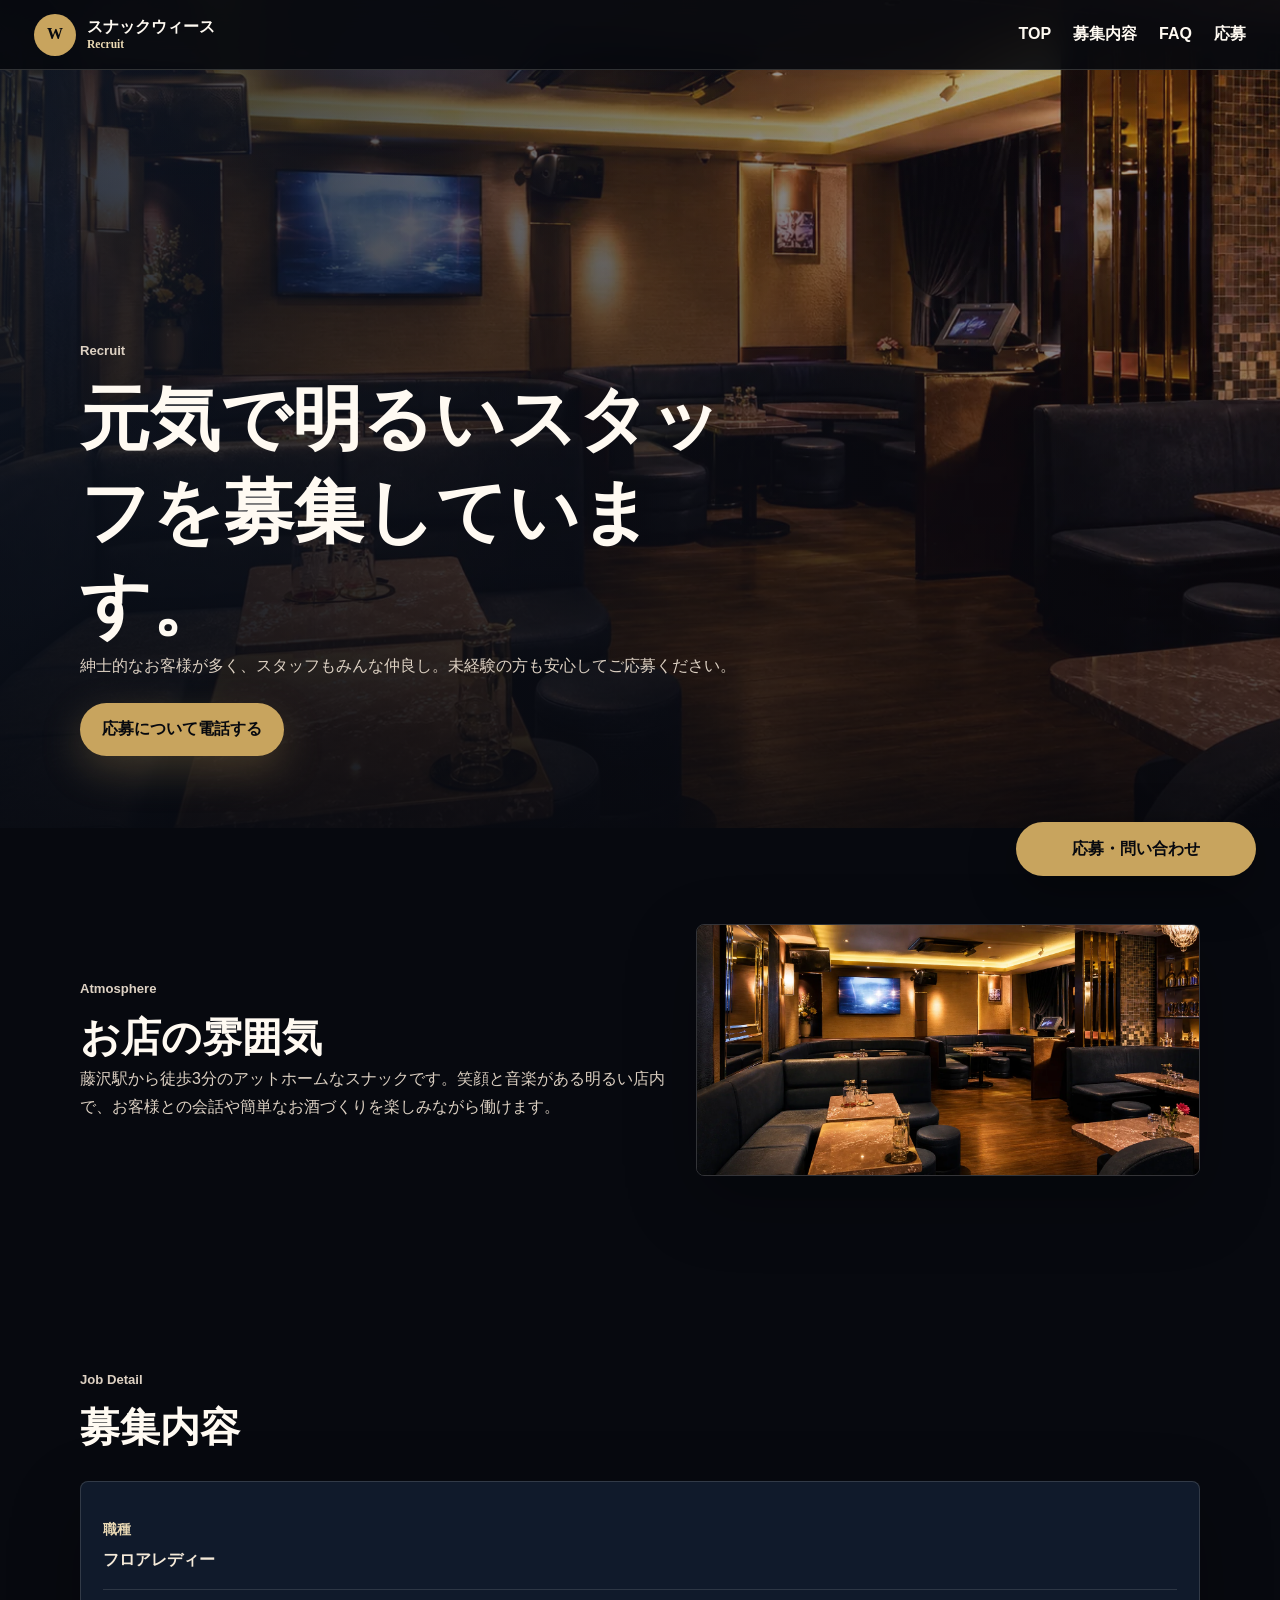
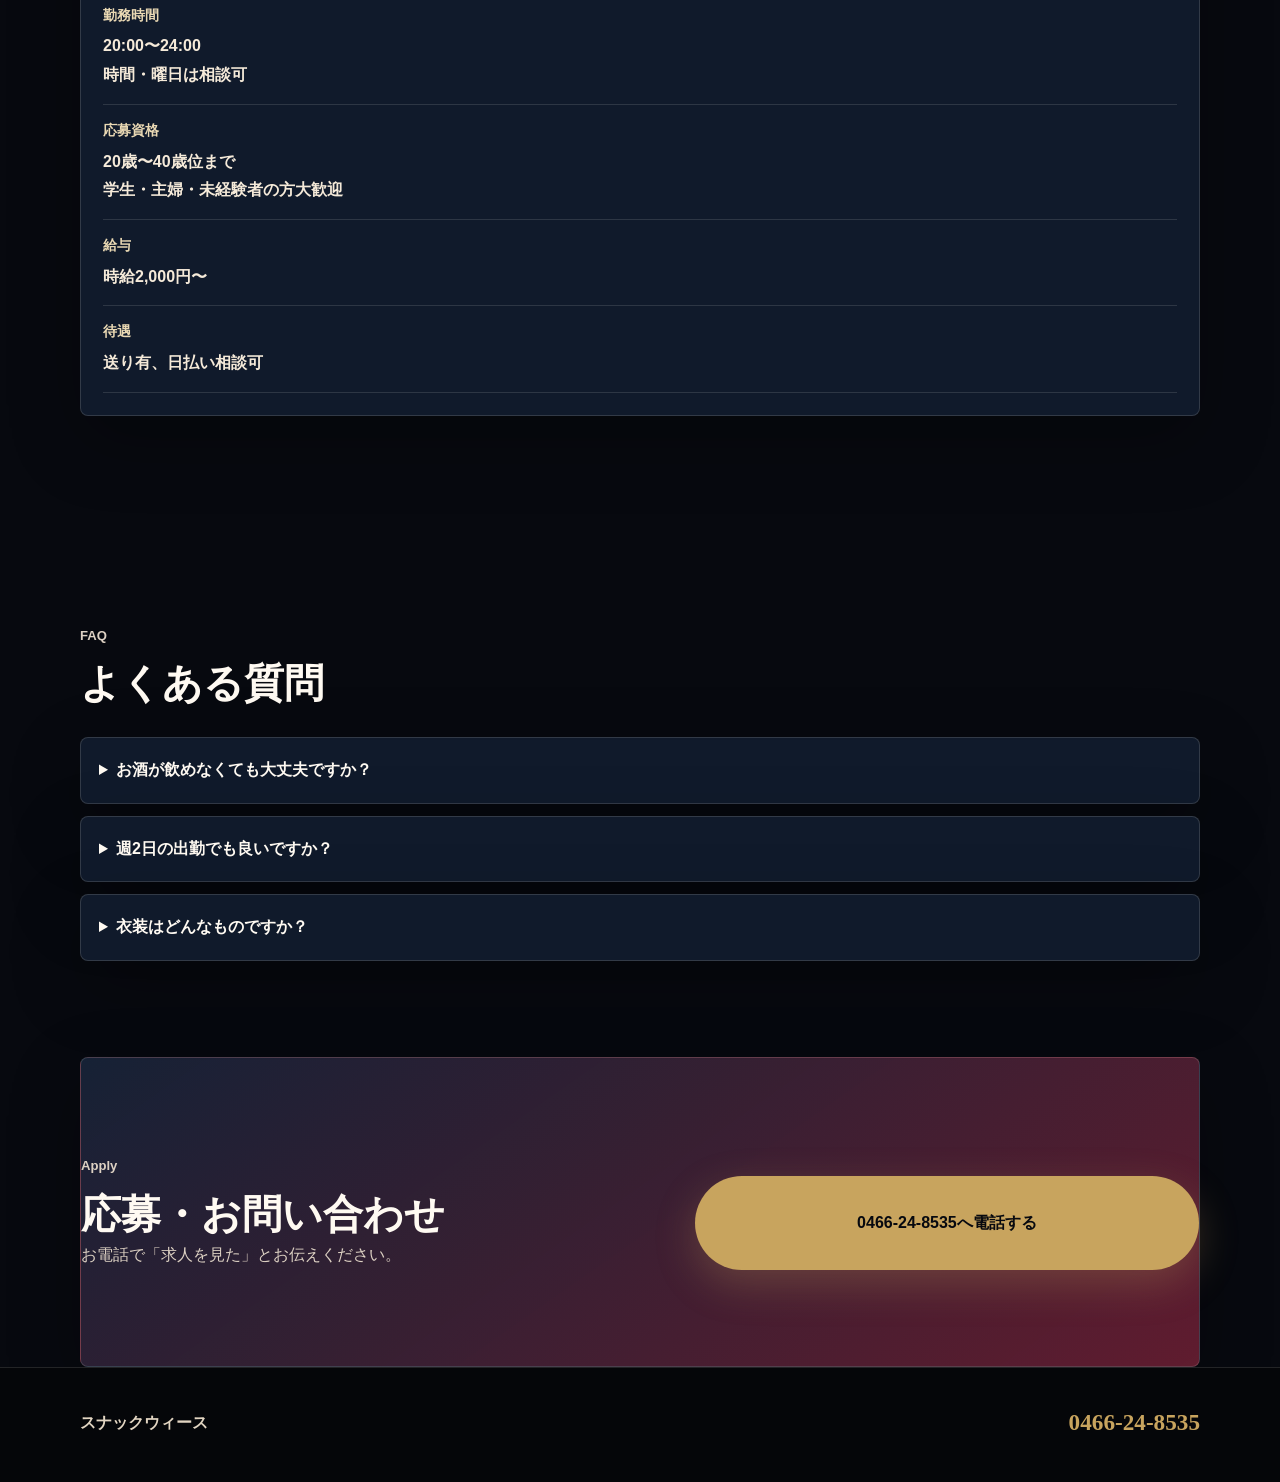
==== recruit.html @ 4662b130 "Add files via upload" ====
<!doctype html>
<html lang="ja">
<head>
  <meta charset="utf-8">
  <meta name="viewport" content="width=device-width, initial-scale=1">
  <title>求人募集｜スナックウィース</title>
  <meta name="description" content="藤沢駅徒歩3分のスナックウィースではフロアレディーを募集中。未経験歓迎、時給2,000円〜。">
  <link rel="stylesheet" href="css/style.css">
  <script defer src="js/main.js"></script>
</head>
<body>
  <header class="site-header">
    <a class="brand" href="index.html"><span>W</span><strong>スナックウィース<small>Recruit</small></strong></a>
    <button class="nav-toggle" type="button" aria-label="メニューを開く" aria-expanded="false"><i></i><i></i><i></i></button>
    <nav class="global-nav"><a href="index.html">TOP</a><a href="#job">募集内容</a><a href="#faq">FAQ</a><a href="#apply">応募</a></nav>
  </header>
  <main>
    <section class="sub-hero"><div><p class="eyebrow">Recruit</p><h1>元気で明るいスタッフを募集しています。</h1><p>紳士的なお客様が多く、スタッフもみんな仲良し。未経験の方も安心してご応募ください。</p><a class="btn gold" href="tel:0466248535">応募について電話する</a></div></section>
    <section class="section two-col"><div><p class="eyebrow">Atmosphere</p><h2>お店の雰囲気</h2><p>藤沢駅から徒歩3分のアットホームなスナックです。笑顔と音楽がある明るい店内で、お客様との会話や簡単なお酒づくりを楽しみながら働けます。</p></div><img class="rounded" src="images/generated-interior.webp" alt="働きやすい店内"></section>
    <section id="job" class="section"><div class="section-head"><p class="eyebrow">Job Detail</p><h2>募集内容</h2></div><dl class="job"><div><dt>職種</dt><dd>フロアレディー</dd></div><div><dt>勤務時間</dt><dd>20:00〜24:00<br>時間・曜日は相談可</dd></div><div><dt>応募資格</dt><dd>20歳〜40歳位まで<br>学生・主婦・未経験者の方大歓迎</dd></div><div><dt>給与</dt><dd>時給2,000円〜</dd></div><div><dt>待遇</dt><dd>送り有、日払い相談可</dd></div></dl></section>
    <section id="faq" class="section"><div class="section-head"><p class="eyebrow">FAQ</p><h2>よくある質問</h2></div><div class="faq"><details><summary>お酒が飲めなくても大丈夫ですか？</summary><p>大丈夫です。ソフトドリンクもご用意しています。</p></details><details><summary>週2日の出勤でも良いですか？</summary><p>大丈夫です。勤務日は相談できます。</p></details><details><summary>衣装はどんなものですか？</summary><p>ドレスやスーツでなくても大丈夫です。少しおしゃれな服装でお越しください。</p></details></div></section>
    <section id="apply" class="section apply"><div><p class="eyebrow">Apply</p><h2>応募・お問い合わせ</h2><p>お電話で「求人を見た」とお伝えください。</p></div><a class="btn gold" href="tel:0466248535">0466-24-8535へ電話する</a></section>
  </main>
  <footer><strong>スナックウィース</strong><a href="tel:0466248535">0466-24-8535</a></footer>
  <div class="fixed-call"><a href="tel:0466248535">応募・問い合わせ</a></div>
</body>
</html>
---- css/style.css ----
:root{--black:#07090f;--navy:#101a2b;--gold:#c8a45e;--wine:#792238;--white:#fffaf2;--paper:#f5eee4;--ink:#1e1b18;--line:rgba(255,250,242,.16);--shadow:0 24px 70px rgba(0,0,0,.28)}*{box-sizing:border-box}html{scroll-behavior:smooth}body{margin:0;color:var(--white);background:var(--black);font-family:"Hiragino Kaku Gothic ProN","Yu Gothic",Meiryo,sans-serif;line-height:1.8}img{display:block;width:100%}a{color:inherit;text-decoration:none}.site-header{position:fixed;inset:0 0 auto;z-index:50;display:flex;align-items:center;justify-content:space-between;gap:18px;min-height:70px;padding:12px 18px;background:rgba(7,9,15,.92);border-bottom:1px solid var(--line);backdrop-filter:blur(14px)}.brand{display:flex;align-items:center;gap:11px}.brand span{display:grid;place-items:center;width:42px;height:42px;color:#080a0f;background:var(--gold);border-radius:50%;font-family:Georgia,serif;font-weight:700}.brand strong{display:block;font-family:"Hiragino Mincho ProN","Yu Mincho",serif;line-height:1.25}.brand small{display:block;color:#ead9b4;font-size:.72rem}.nav-toggle{display:grid;gap:5px;width:44px;height:44px;padding:11px;border:1px solid rgba(255,250,242,.28);border-radius:50%;background:transparent}.nav-toggle i{height:2px;background:var(--white)}.global-nav{display:none;position:absolute;inset:70px 0 auto;padding:8px 18px 20px;background:rgba(7,9,15,.98)}.global-nav.is-open{display:grid}.global-nav a{padding:13px 4px;border-bottom:1px solid rgba(255,250,242,.1);font-weight:700}.hero,.sub-hero{position:relative;min-height:100svh;display:grid;align-items:end;gap:28px;padding:108px 20px 42px;overflow:hidden;isolation:isolate}.hero-bg,.sub-hero:before{position:absolute;inset:0;z-index:-2;background:center/cover no-repeat url("../images/generated-hero.webp");content:""}.sub-hero:before{background-image:url("../images/generated-interior.webp")}.hero:after,.sub-hero:after{position:absolute;inset:0;z-index:-1;background:linear-gradient(180deg,rgba(7,9,15,.08),rgba(7,9,15,.82)),linear-gradient(90deg,rgba(16,26,43,.84),rgba(121,34,56,.08));content:""}.hero-copy{width:min(100%,720px)}.eyebrow{margin:0 0 10px;color:var(--gold);font-size:.82rem;font-weight:700;letter-spacing:0}h1,h2,h3{margin:0;font-family:"Hiragino Mincho ProN","Yu Mincho",serif;line-height:1.34}h1{max-width:9.5em;font-size:2.42rem}h2{font-size:1.82rem}p{margin:0}.hero-copy>p,.sub-hero p,.section p{color:#ddd1c3}.hero-data{display:grid;grid-template-columns:repeat(2,minmax(0,1fr));gap:10px;margin-top:24px}.hero-data div{min-height:82px;padding:14px;background:rgba(255,250,242,.1);border:1px solid rgba(255,250,242,.18);border-radius:8px}.hero-data span{display:block;color:#cbbfaf;font-size:.8rem}.hero-data b{display:block;margin-top:4px}.actions{display:flex;flex-wrap:wrap;gap:12px;margin-top:24px}.btn{display:inline-flex;align-items:center;justify-content:center;min-height:50px;margin-top:22px;padding:12px 22px;border-radius:999px;font-weight:700}.btn.gold{color:#07090f;background:var(--gold);box-shadow:0 14px 40px rgba(200,164,94,.26)}.btn.ghost{color:var(--white);background:rgba(255,250,242,.1);border:1px solid rgba(255,250,242,.34)}.hero-photo,.rounded,.price-grid img{border:1px solid rgba(255,250,242,.18);border-radius:8px;box-shadow:var(--shadow);object-fit:cover}.hero-photo{display:none;aspect-ratio:4/3}.section{width:min(1120px,calc(100% - 40px));margin:0 auto;padding:72px 0}.section-head{margin-bottom:26px}.two-col{display:grid;gap:24px;align-items:center}.panel,.card,dl.job,.access dl,.faq details,.apply{background:var(--navy);border:1px solid rgba(255,250,242,.14);border-radius:8px;box-shadow:var(--shadow)}.panel{padding:26px;background:linear-gradient(145deg,rgba(23,35,56,.95),rgba(121,34,56,.78))}.cards{display:grid;gap:18px}.card{overflow:hidden}.card img{aspect-ratio:4/3;object-fit:cover}.card div{padding:20px}.price{background:var(--paper);color:var(--ink)}.price .section p{color:#6d6257}.price-grid{display:grid;gap:18px}.price-grid img{aspect-ratio:4/3}.price-list{display:grid;gap:12px}.price-list p{display:flex;justify-content:space-between;gap:18px;min-height:64px;padding:16px 18px;color:var(--ink);background:#fffaf2;border:1px solid #e4d8c7;border-radius:8px;font-weight:700}.price-list b{color:var(--wine);white-space:nowrap}.access{display:grid;gap:20px}.access dl,dl.job{padding:22px}.access dl div,dl.job div{display:grid;gap:4px;padding:14px 0;border-bottom:1px solid rgba(255,250,242,.12)}dt{color:#ead9b4;font-size:.85rem;font-weight:700}dd{margin:0;color:#f5ead9;font-weight:700}dd a{color:var(--gold);text-decoration:underline;text-underline-offset:4px}iframe{width:100%;min-height:360px;border:0;border-radius:8px}.faq{display:grid;gap:12px}.faq details{padding:18px}.faq summary{cursor:pointer;font-weight:700}.apply{display:grid;gap:22px;padding:28px;background:linear-gradient(145deg,rgba(23,35,56,.95),rgba(121,34,56,.78))}footer{display:grid;gap:14px;padding:34px 20px 96px;color:#e2d5c2;background:#050609;border-top:1px solid rgba(255,250,242,.12)}footer a{color:var(--gold);font-family:Georgia,serif;font-size:1.45rem;font-weight:700}.fixed-call{position:fixed;left:14px;right:14px;bottom:14px;z-index:60}.fixed-call a{display:flex;align-items:center;justify-content:center;min-height:54px;color:#07090f;background:var(--gold);border-radius:999px;box-shadow:0 14px 48px rgba(0,0,0,.35);font-weight:700}@media (min-width:760px){.site-header{padding:12px 34px}.nav-toggle{display:none}.global-nav{position:static;display:flex;gap:22px;padding:0;background:transparent}.global-nav a{padding:8px 0;border:0}.hero,.sub-hero{min-height:92svh;padding:130px max(48px,calc((100vw - 1120px)/2)) 72px}.hero{grid-template-columns:minmax(0,.95fr) minmax(360px,.78fr);align-items:center}.hero-photo{display:block}h1{font-size:4.35rem}h2{font-size:2.5rem}.section{padding:96px 0}.two-col,.access,.apply{grid-template-columns:1.08fr .92fr}.cards{grid-template-columns:repeat(2,1fr)}.card.wide{grid-column:1/-1;display:grid;grid-template-columns:1.25fr .75fr;align-items:center}.card.wide img{height:100%;min-height:420px}.price-grid{grid-template-columns:.82fr 1fr;align-items:stretch}.price-grid img{height:100%}footer{grid-template-columns:1fr auto;align-items:center;padding-left:max(40px,calc((100vw - 1120px)/2));padding-right:max(40px,calc((100vw - 1120px)/2));padding-bottom:38px}.fixed-call{left:auto;right:24px;bottom:24px;width:240px}}
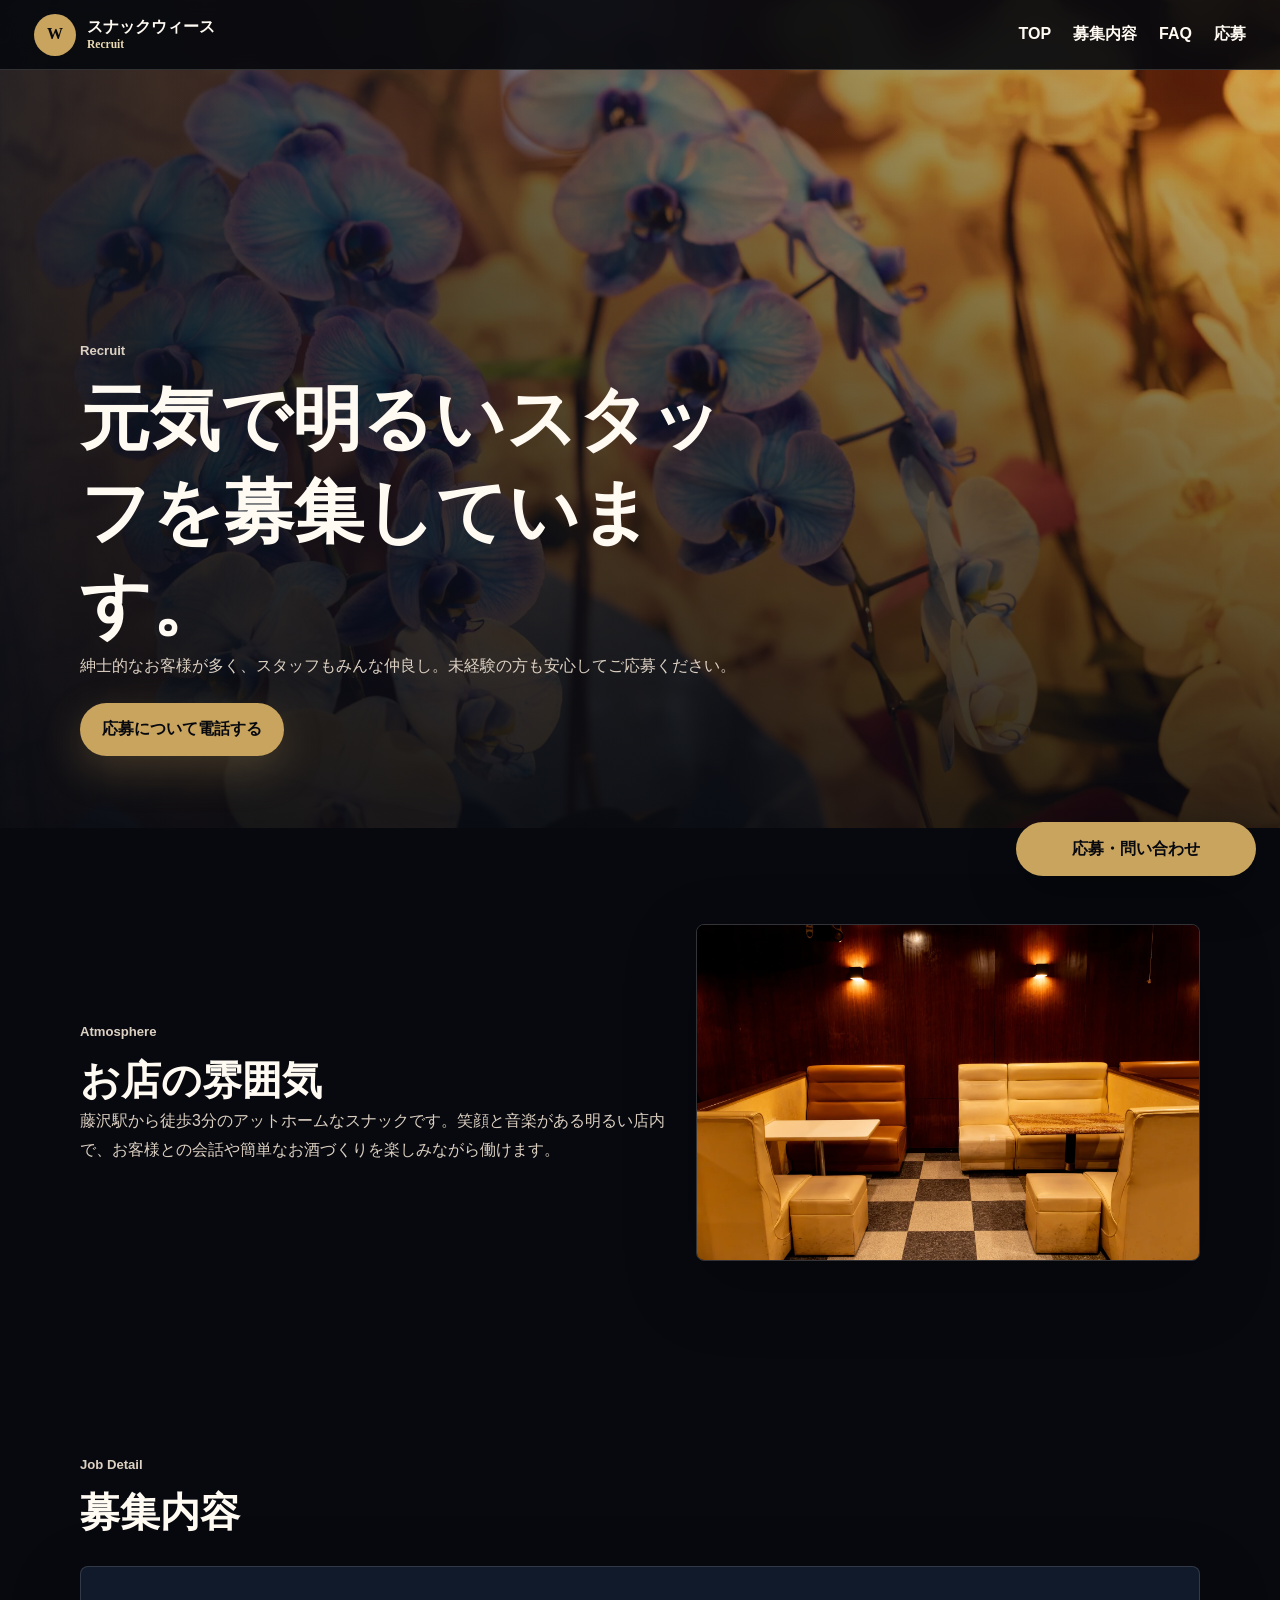
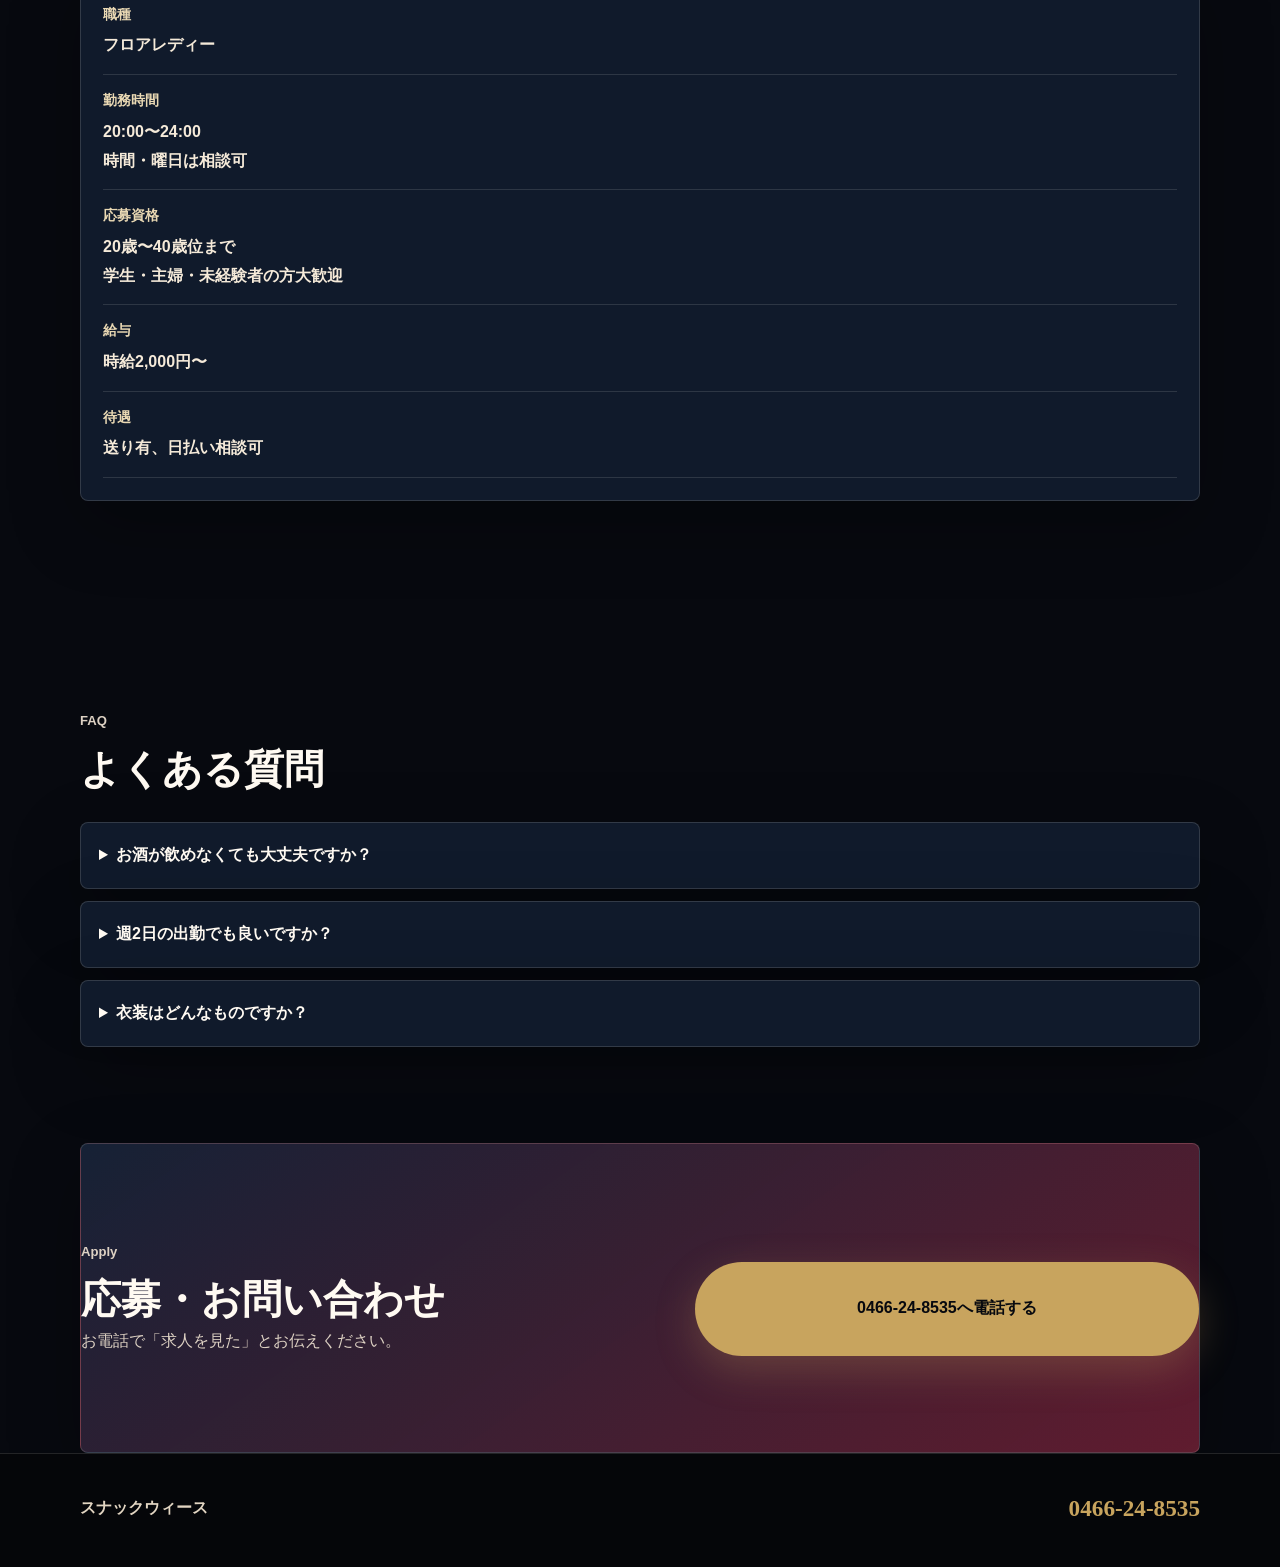
==== commit 2a0c89cf: "Replace website photos with client assets" ====
--- a/recruit.html
+++ b/recruit.html
@@ -16,7 +16,7 @@
   </header>
   <main>
     <section class="sub-hero"><div><p class="eyebrow">Recruit</p><h1>元気で明るいスタッフを募集しています。</h1><p>紳士的なお客様が多く、スタッフもみんな仲良し。未経験の方も安心してご応募ください。</p><a class="btn gold" href="tel:0466248535">応募について電話する</a></div></section>
-    <section class="section two-col"><div><p class="eyebrow">Atmosphere</p><h2>お店の雰囲気</h2><p>藤沢駅から徒歩3分のアットホームなスナックです。笑顔と音楽がある明るい店内で、お客様との会話や簡単なお酒づくりを楽しみながら働けます。</p></div><img class="rounded" src="images/generated-interior.webp" alt="働きやすい店内"></section>
+    <section class="section two-col"><div><p class="eyebrow">Atmosphere</p><h2>お店の雰囲気</h2><p>藤沢駅から徒歩3分のアットホームなスナックです。笑顔と音楽がある明るい店内で、お客様との会話や簡単なお酒づくりを楽しみながら働けます。</p></div><img class="rounded" src="images/photo-006.webp" alt="スナックウィースの働きやすい店内"></section>
     <section id="job" class="section"><div class="section-head"><p class="eyebrow">Job Detail</p><h2>募集内容</h2></div><dl class="job"><div><dt>職種</dt><dd>フロアレディー</dd></div><div><dt>勤務時間</dt><dd>20:00〜24:00<br>時間・曜日は相談可</dd></div><div><dt>応募資格</dt><dd>20歳〜40歳位まで<br>学生・主婦・未経験者の方大歓迎</dd></div><div><dt>給与</dt><dd>時給2,000円〜</dd></div><div><dt>待遇</dt><dd>送り有、日払い相談可</dd></div></dl></section>
     <section id="faq" class="section"><div class="section-head"><p class="eyebrow">FAQ</p><h2>よくある質問</h2></div><div class="faq"><details><summary>お酒が飲めなくても大丈夫ですか？</summary><p>大丈夫です。ソフトドリンクもご用意しています。</p></details><details><summary>週2日の出勤でも良いですか？</summary><p>大丈夫です。勤務日は相談できます。</p></details><details><summary>衣装はどんなものですか？</summary><p>ドレスやスーツでなくても大丈夫です。少しおしゃれな服装でお越しください。</p></details></div></section>
     <section id="apply" class="section apply"><div><p class="eyebrow">Apply</p><h2>応募・お問い合わせ</h2><p>お電話で「求人を見た」とお伝えください。</p></div><a class="btn gold" href="tel:0466248535">0466-24-8535へ電話する</a></section>
--- a/css/style.css
+++ b/css/style.css
@@ -1 +1 @@
-:root{--black:#07090f;--navy:#101a2b;--gold:#c8a45e;--wine:#792238;--white:#fffaf2;--paper:#f5eee4;--ink:#1e1b18;--line:rgba(255,250,242,.16);--shadow:0 24px 70px rgba(0,0,0,.28)}*{box-sizing:border-box}html{scroll-behavior:smooth}body{margin:0;color:var(--white);background:var(--black);font-family:"Hiragino Kaku Gothic ProN","Yu Gothic",Meiryo,sans-serif;line-height:1.8}img{display:block;width:100%}a{color:inherit;text-decoration:none}.site-header{position:fixed;inset:0 0 auto;z-index:50;display:flex;align-items:center;justify-content:space-between;gap:18px;min-height:70px;padding:12px 18px;background:rgba(7,9,15,.92);border-bottom:1px solid var(--line);backdrop-filter:blur(14px)}.brand{display:flex;align-items:center;gap:11px}.brand span{display:grid;place-items:center;width:42px;height:42px;color:#080a0f;background:var(--gold);border-radius:50%;font-family:Georgia,serif;font-weight:700}.brand strong{display:block;font-family:"Hiragino Mincho ProN","Yu Mincho",serif;line-height:1.25}.brand small{display:block;color:#ead9b4;font-size:.72rem}.nav-toggle{display:grid;gap:5px;width:44px;height:44px;padding:11px;border:1px solid rgba(255,250,242,.28);border-radius:50%;background:transparent}.nav-toggle i{height:2px;background:var(--white)}.global-nav{display:none;position:absolute;inset:70px 0 auto;padding:8px 18px 20px;background:rgba(7,9,15,.98)}.global-nav.is-open{display:grid}.global-nav a{padding:13px 4px;border-bottom:1px solid rgba(255,250,242,.1);font-weight:700}.hero,.sub-hero{position:relative;min-height:100svh;display:grid;align-items:end;gap:28px;padding:108px 20px 42px;overflow:hidden;isolation:isolate}.hero-bg,.sub-hero:before{position:absolute;inset:0;z-index:-2;background:center/cover no-repeat url("../images/generated-hero.webp");content:""}.sub-hero:before{background-image:url("../images/generated-interior.webp")}.hero:after,.sub-hero:after{position:absolute;inset:0;z-index:-1;background:linear-gradient(180deg,rgba(7,9,15,.08),rgba(7,9,15,.82)),linear-gradient(90deg,rgba(16,26,43,.84),rgba(121,34,56,.08));content:""}.hero-copy{width:min(100%,720px)}.eyebrow{margin:0 0 10px;color:var(--gold);font-size:.82rem;font-weight:700;letter-spacing:0}h1,h2,h3{margin:0;font-family:"Hiragino Mincho ProN","Yu Mincho",serif;line-height:1.34}h1{max-width:9.5em;font-size:2.42rem}h2{font-size:1.82rem}p{margin:0}.hero-copy>p,.sub-hero p,.section p{color:#ddd1c3}.hero-data{display:grid;grid-template-columns:repeat(2,minmax(0,1fr));gap:10px;margin-top:24px}.hero-data div{min-height:82px;padding:14px;background:rgba(255,250,242,.1);border:1px solid rgba(255,250,242,.18);border-radius:8px}.hero-data span{display:block;color:#cbbfaf;font-size:.8rem}.hero-data b{display:block;margin-top:4px}.actions{display:flex;flex-wrap:wrap;gap:12px;margin-top:24px}.btn{display:inline-flex;align-items:center;justify-content:center;min-height:50px;margin-top:22px;padding:12px 22px;border-radius:999px;font-weight:700}.btn.gold{color:#07090f;background:var(--gold);box-shadow:0 14px 40px rgba(200,164,94,.26)}.btn.ghost{color:var(--white);background:rgba(255,250,242,.1);border:1px solid rgba(255,250,242,.34)}.hero-photo,.rounded,.price-grid img{border:1px solid rgba(255,250,242,.18);border-radius:8px;box-shadow:var(--shadow);object-fit:cover}.hero-photo{display:none;aspect-ratio:4/3}.section{width:min(1120px,calc(100% - 40px));margin:0 auto;padding:72px 0}.section-head{margin-bottom:26px}.two-col{display:grid;gap:24px;align-items:center}.panel,.card,dl.job,.access dl,.faq details,.apply{background:var(--navy);border:1px solid rgba(255,250,242,.14);border-radius:8px;box-shadow:var(--shadow)}.panel{padding:26px;background:linear-gradient(145deg,rgba(23,35,56,.95),rgba(121,34,56,.78))}.cards{display:grid;gap:18px}.card{overflow:hidden}.card img{aspect-ratio:4/3;object-fit:cover}.card div{padding:20px}.price{background:var(--paper);color:var(--ink)}.price .section p{color:#6d6257}.price-grid{display:grid;gap:18px}.price-grid img{aspect-ratio:4/3}.price-list{display:grid;gap:12px}.price-list p{display:flex;justify-content:space-between;gap:18px;min-height:64px;padding:16px 18px;color:var(--ink);background:#fffaf2;border:1px solid #e4d8c7;border-radius:8px;font-weight:700}.price-list b{color:var(--wine);white-space:nowrap}.access{display:grid;gap:20px}.access dl,dl.job{padding:22px}.access dl div,dl.job div{display:grid;gap:4px;padding:14px 0;border-bottom:1px solid rgba(255,250,242,.12)}dt{color:#ead9b4;font-size:.85rem;font-weight:700}dd{margin:0;color:#f5ead9;font-weight:700}dd a{color:var(--gold);text-decoration:underline;text-underline-offset:4px}iframe{width:100%;min-height:360px;border:0;border-radius:8px}.faq{display:grid;gap:12px}.faq details{padding:18px}.faq summary{cursor:pointer;font-weight:700}.apply{display:grid;gap:22px;padding:28px;background:linear-gradient(145deg,rgba(23,35,56,.95),rgba(121,34,56,.78))}footer{display:grid;gap:14px;padding:34px 20px 96px;color:#e2d5c2;background:#050609;border-top:1px solid rgba(255,250,242,.12)}footer a{color:var(--gold);font-family:Georgia,serif;font-size:1.45rem;font-weight:700}.fixed-call{position:fixed;left:14px;right:14px;bottom:14px;z-index:60}.fixed-call a{display:flex;align-items:center;justify-content:center;min-height:54px;color:#07090f;background:var(--gold);border-radius:999px;box-shadow:0 14px 48px rgba(0,0,0,.35);font-weight:700}@media (min-width:760px){.site-header{padding:12px 34px}.nav-toggle{display:none}.global-nav{position:static;display:flex;gap:22px;padding:0;background:transparent}.global-nav a{padding:8px 0;border:0}.hero,.sub-hero{min-height:92svh;padding:130px max(48px,calc((100vw - 1120px)/2)) 72px}.hero{grid-template-columns:minmax(0,.95fr) minmax(360px,.78fr);align-items:center}.hero-photo{display:block}h1{font-size:4.35rem}h2{font-size:2.5rem}.section{padding:96px 0}.two-col,.access,.apply{grid-template-columns:1.08fr .92fr}.cards{grid-template-columns:repeat(2,1fr)}.card.wide{grid-column:1/-1;display:grid;grid-template-columns:1.25fr .75fr;align-items:center}.card.wide img{height:100%;min-height:420px}.price-grid{grid-template-columns:.82fr 1fr;align-items:stretch}.price-grid img{height:100%}footer{grid-template-columns:1fr auto;align-items:center;padding-left:max(40px,calc((100vw - 1120px)/2));padding-right:max(40px,calc((100vw - 1120px)/2));padding-bottom:38px}.fixed-call{left:auto;right:24px;bottom:24px;width:240px}}
+:root{--black:#07090f;--navy:#101a2b;--gold:#c8a45e;--wine:#792238;--white:#fffaf2;--paper:#f5eee4;--ink:#1e1b18;--line:rgba(255,250,242,.16);--shadow:0 24px 70px rgba(0,0,0,.28)}*{box-sizing:border-box}html{scroll-behavior:smooth}body{margin:0;color:var(--white);background:var(--black);font-family:"Hiragino Kaku Gothic ProN","Yu Gothic",Meiryo,sans-serif;line-height:1.8}img{display:block;width:100%}a{color:inherit;text-decoration:none}.site-header{position:fixed;inset:0 0 auto;z-index:50;display:flex;align-items:center;justify-content:space-between;gap:18px;min-height:70px;padding:12px 18px;background:rgba(7,9,15,.92);border-bottom:1px solid var(--line);backdrop-filter:blur(14px)}.brand{display:flex;align-items:center;gap:11px}.brand span{display:grid;place-items:center;width:42px;height:42px;color:#080a0f;background:var(--gold);border-radius:50%;font-family:Georgia,serif;font-weight:700}.brand strong{display:block;font-family:"Hiragino Mincho ProN","Yu Mincho",serif;line-height:1.25}.brand small{display:block;color:#ead9b4;font-size:.72rem}.nav-toggle{display:grid;gap:5px;width:44px;height:44px;padding:11px;border:1px solid rgba(255,250,242,.28);border-radius:50%;background:transparent}.nav-toggle i{height:2px;background:var(--white)}.global-nav{display:none;position:absolute;inset:70px 0 auto;padding:8px 18px 20px;background:rgba(7,9,15,.98)}.global-nav.is-open{display:grid}.global-nav a{padding:13px 4px;border-bottom:1px solid rgba(255,250,242,.1);font-weight:700}.hero,.sub-hero{position:relative;min-height:100svh;display:grid;align-items:end;gap:28px;padding:108px 20px 42px;overflow:hidden;isolation:isolate}.hero-bg,.sub-hero:before{position:absolute;inset:0;z-index:-2;background:center/cover no-repeat url("../images/photo-must-1.webp");content:""}.sub-hero:before{background-image:url("../images/photo-016.webp")}.hero:after,.sub-hero:after{position:absolute;inset:0;z-index:-1;background:linear-gradient(180deg,rgba(7,9,15,.08),rgba(7,9,15,.82)),linear-gradient(90deg,rgba(16,26,43,.84),rgba(121,34,56,.08));content:""}.hero-copy{width:min(100%,720px)}.eyebrow{margin:0 0 10px;color:var(--gold);font-size:.82rem;font-weight:700;letter-spacing:0}h1,h2,h3{margin:0;font-family:"Hiragino Mincho ProN","Yu Mincho",serif;line-height:1.34}h1{max-width:9.5em;font-size:2.42rem}h2{font-size:1.82rem}p{margin:0}.hero-copy>p,.sub-hero p,.section p{color:#ddd1c3}.hero-data{display:grid;grid-template-columns:repeat(2,minmax(0,1fr));gap:10px;margin-top:24px}.hero-data div{min-height:82px;padding:14px;background:rgba(255,250,242,.1);border:1px solid rgba(255,250,242,.18);border-radius:8px}.hero-data span{display:block;color:#cbbfaf;font-size:.8rem}.hero-data b{display:block;margin-top:4px}.actions{display:flex;flex-wrap:wrap;gap:12px;margin-top:24px}.btn{display:inline-flex;align-items:center;justify-content:center;min-height:50px;margin-top:22px;padding:12px 22px;border-radius:999px;font-weight:700}.btn.gold{color:#07090f;background:var(--gold);box-shadow:0 14px 40px rgba(200,164,94,.26)}.btn.ghost{color:var(--white);background:rgba(255,250,242,.1);border:1px solid rgba(255,250,242,.34)}.hero-photo,.rounded,.price-grid img,.panel img{border:1px solid rgba(255,250,242,.18);border-radius:8px;box-shadow:var(--shadow);object-fit:cover}.hero-photo{display:none;aspect-ratio:4/3}.section{width:min(1120px,calc(100% - 40px));margin:0 auto;padding:72px 0}.section-head{margin-bottom:26px}.two-col{display:grid;gap:24px;align-items:center}.panel,.card,dl.job,.access dl,.faq details,.apply{background:var(--navy);border:1px solid rgba(255,250,242,.14);border-radius:8px;box-shadow:var(--shadow)}.panel{display:grid;gap:16px;padding:18px;background:linear-gradient(145deg,rgba(23,35,56,.95),rgba(121,34,56,.78))}.panel img{aspect-ratio:4/3}.cards{display:grid;gap:18px}.card{overflow:hidden}.card img{aspect-ratio:4/3;object-fit:cover}.card div{padding:20px}.price{background:var(--paper);color:var(--ink)}.price .section p{color:#6d6257}.price-grid{display:grid;gap:18px}.price-grid img{aspect-ratio:4/3}.price-list{display:grid;gap:12px}.price-list p{display:flex;justify-content:space-between;gap:18px;min-height:64px;padding:16px 18px;color:var(--ink);background:#fffaf2;border:1px solid #e4d8c7;border-radius:8px;font-weight:700}.price-list b{color:var(--wine);white-space:nowrap}.access{display:grid;gap:20px}.access dl,dl.job{padding:22px}.access dl div,dl.job div{display:grid;gap:4px;padding:14px 0;border-bottom:1px solid rgba(255,250,242,.12)}dt{color:#ead9b4;font-size:.85rem;font-weight:700}dd{margin:0;color:#f5ead9;font-weight:700}dd a{color:var(--gold);text-decoration:underline;text-underline-offset:4px}iframe{width:100%;min-height:360px;border:0;border-radius:8px}.faq{display:grid;gap:12px}.faq details{padding:18px}.faq summary{cursor:pointer;font-weight:700}.apply{display:grid;gap:22px;padding:28px;background:linear-gradient(145deg,rgba(23,35,56,.95),rgba(121,34,56,.78))}footer{display:grid;gap:14px;padding:34px 20px 96px;color:#e2d5c2;background:#050609;border-top:1px solid rgba(255,250,242,.12)}footer a{color:var(--gold);font-family:Georgia,serif;font-size:1.45rem;font-weight:700}.fixed-call{position:fixed;left:14px;right:14px;bottom:14px;z-index:60}.fixed-call a{display:flex;align-items:center;justify-content:center;min-height:54px;color:#07090f;background:var(--gold);border-radius:999px;box-shadow:0 14px 48px rgba(0,0,0,.35);font-weight:700}@media (min-width:760px){.site-header{padding:12px 34px}.nav-toggle{display:none}.global-nav{position:static;display:flex;gap:22px;padding:0;background:transparent}.global-nav a{padding:8px 0;border:0}.hero,.sub-hero{min-height:92svh;padding:130px max(48px,calc((100vw - 1120px)/2)) 72px}.hero{grid-template-columns:minmax(0,.95fr) minmax(360px,.78fr);align-items:center}.hero-photo{display:block}h1{font-size:4.35rem}h2{font-size:2.5rem}.section{padding:96px 0}.two-col,.access,.apply{grid-template-columns:1.08fr .92fr}.cards{grid-template-columns:repeat(2,1fr)}.card.wide{grid-column:1/-1;display:grid;grid-template-columns:1.25fr .75fr;align-items:center}.card.wide img{height:100%;min-height:420px}.price-grid{grid-template-columns:.82fr 1fr;align-items:stretch}.price-grid img{height:100%}footer{grid-template-columns:1fr auto;align-items:center;padding-left:max(40px,calc((100vw - 1120px)/2));padding-right:max(40px,calc((100vw - 1120px)/2));padding-bottom:38px}.fixed-call{left:auto;right:24px;bottom:24px;width:240px}}
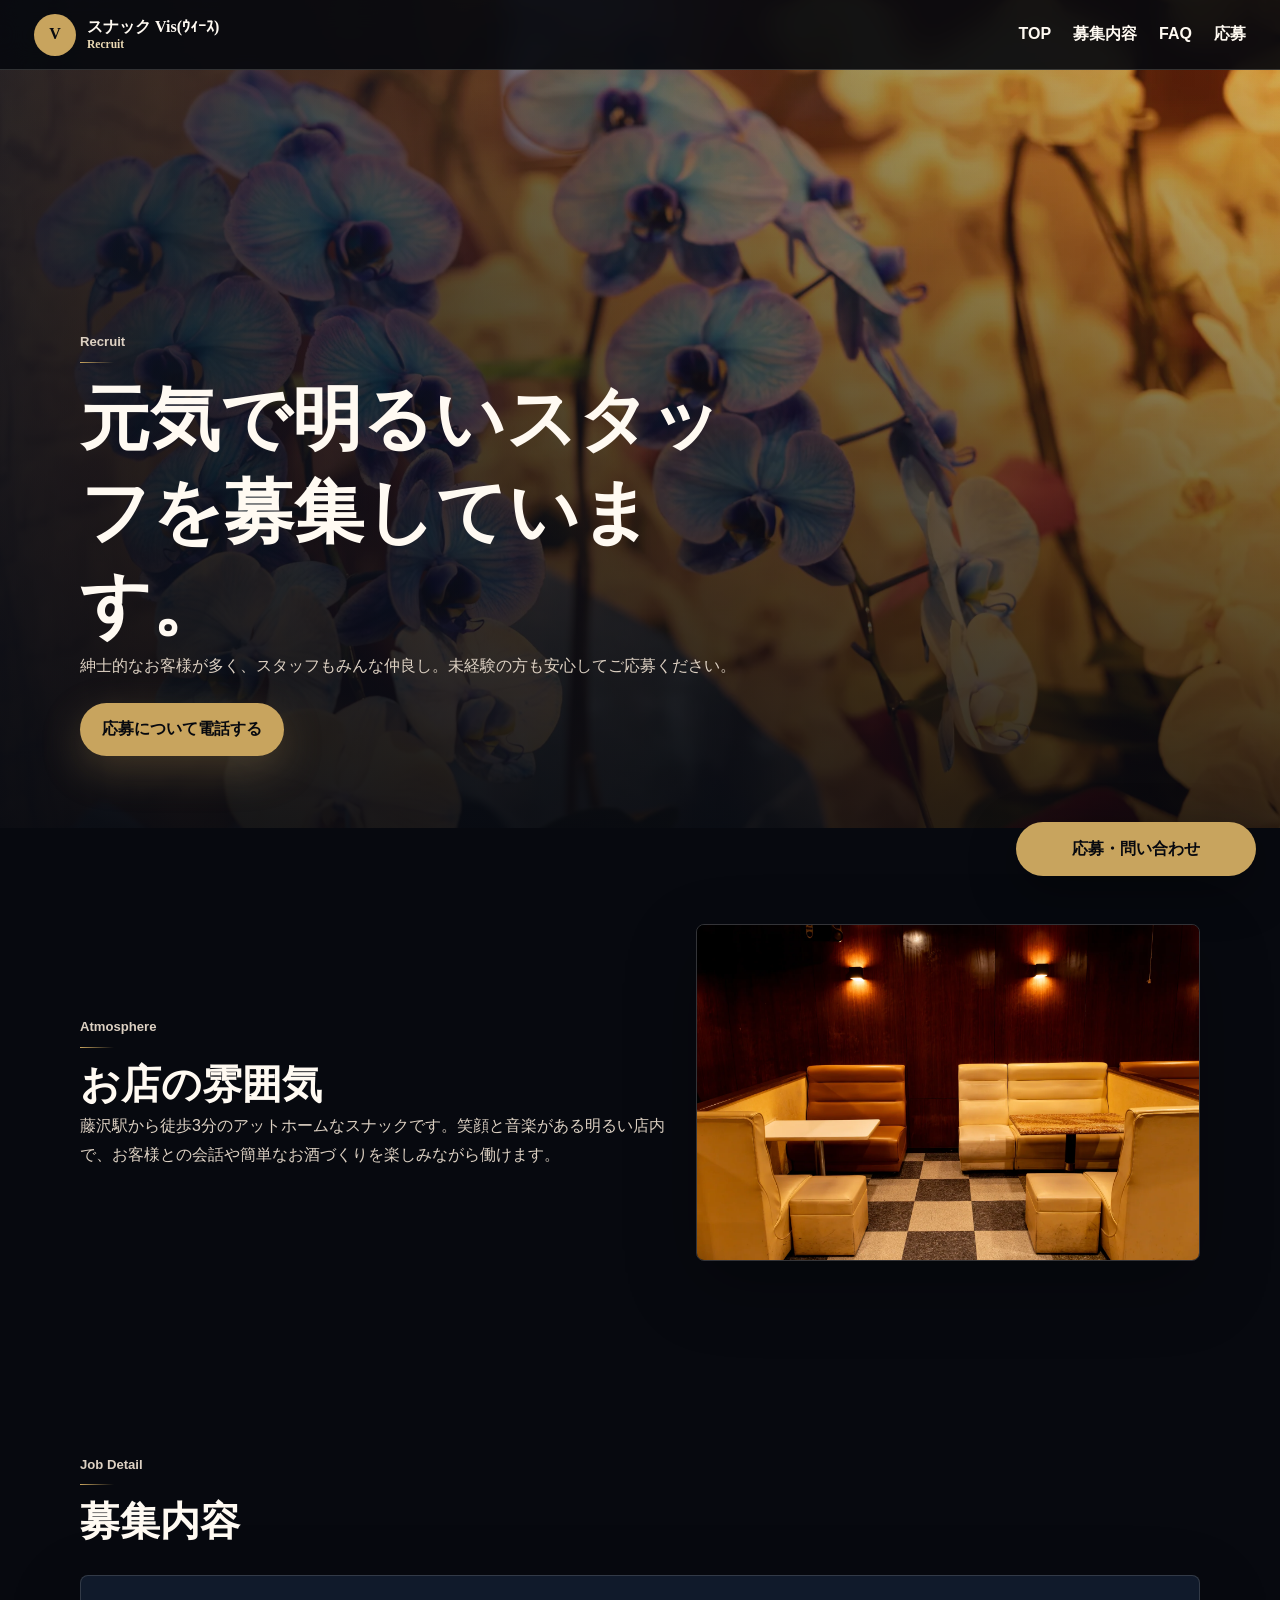
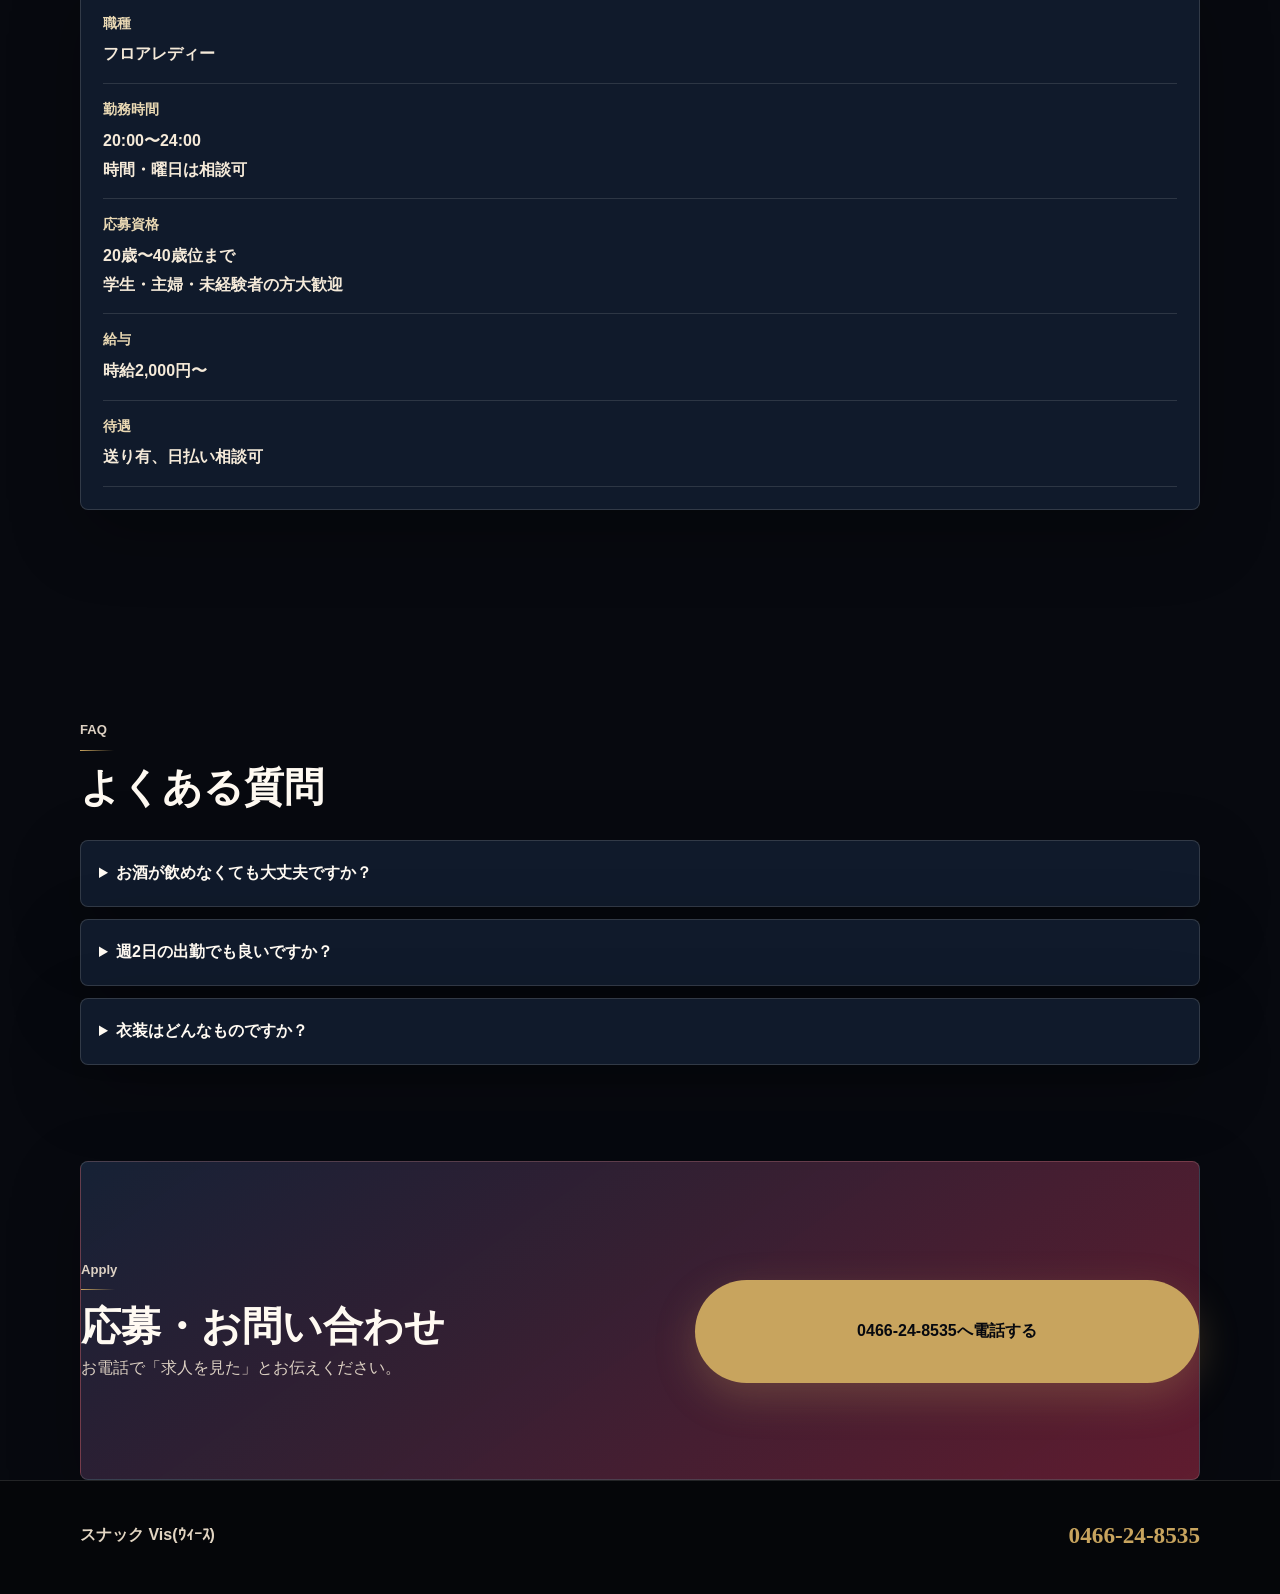
==== commit 4843174c: "Update store name to Snack Vis" ====
--- a/recruit.html
+++ b/recruit.html
@@ -3,25 +3,25 @@
 <head>
   <meta charset="utf-8">
   <meta name="viewport" content="width=device-width, initial-scale=1">
-  <title>求人募集｜スナックウィース</title>
-  <meta name="description" content="藤沢駅徒歩3分のスナックウィースではフロアレディーを募集中。未経験歓迎、時給2,000円〜。">
+  <title>求人募集｜スナック Vis(ｳｨｰｽ)</title>
+  <meta name="description" content="藤沢駅徒歩3分のスナック Vis(ｳｨｰｽ)ではフロアレディーを募集中。未経験歓迎、時給2,000円〜。">
   <link rel="stylesheet" href="css/style.css">
   <script defer src="js/main.js"></script>
 </head>
 <body>
   <header class="site-header">
-    <a class="brand" href="index.html"><span>W</span><strong>スナックウィース<small>Recruit</small></strong></a>
+    <a class="brand" href="index.html"><span>V</span><strong>スナック Vis(ｳｨｰｽ)<small>Recruit</small></strong></a>
     <button class="nav-toggle" type="button" aria-label="メニューを開く" aria-expanded="false"><i></i><i></i><i></i></button>
     <nav class="global-nav"><a href="index.html">TOP</a><a href="#job">募集内容</a><a href="#faq">FAQ</a><a href="#apply">応募</a></nav>
   </header>
   <main>
     <section class="sub-hero"><div><p class="eyebrow">Recruit</p><h1>元気で明るいスタッフを募集しています。</h1><p>紳士的なお客様が多く、スタッフもみんな仲良し。未経験の方も安心してご応募ください。</p><a class="btn gold" href="tel:0466248535">応募について電話する</a></div></section>
-    <section class="section two-col"><div><p class="eyebrow">Atmosphere</p><h2>お店の雰囲気</h2><p>藤沢駅から徒歩3分のアットホームなスナックです。笑顔と音楽がある明るい店内で、お客様との会話や簡単なお酒づくりを楽しみながら働けます。</p></div><img class="rounded" src="images/photo-006.webp" alt="スナックウィースの働きやすい店内"></section>
+    <section class="section two-col"><div><p class="eyebrow">Atmosphere</p><h2>お店の雰囲気</h2><p>藤沢駅から徒歩3分のアットホームなスナックです。笑顔と音楽がある明るい店内で、お客様との会話や簡単なお酒づくりを楽しみながら働けます。</p></div><img class="rounded" src="images/photo-006.webp" alt="スナック Vis(ｳｨｰｽ)の働きやすい店内"></section>
     <section id="job" class="section"><div class="section-head"><p class="eyebrow">Job Detail</p><h2>募集内容</h2></div><dl class="job"><div><dt>職種</dt><dd>フロアレディー</dd></div><div><dt>勤務時間</dt><dd>20:00〜24:00<br>時間・曜日は相談可</dd></div><div><dt>応募資格</dt><dd>20歳〜40歳位まで<br>学生・主婦・未経験者の方大歓迎</dd></div><div><dt>給与</dt><dd>時給2,000円〜</dd></div><div><dt>待遇</dt><dd>送り有、日払い相談可</dd></div></dl></section>
     <section id="faq" class="section"><div class="section-head"><p class="eyebrow">FAQ</p><h2>よくある質問</h2></div><div class="faq"><details><summary>お酒が飲めなくても大丈夫ですか？</summary><p>大丈夫です。ソフトドリンクもご用意しています。</p></details><details><summary>週2日の出勤でも良いですか？</summary><p>大丈夫です。勤務日は相談できます。</p></details><details><summary>衣装はどんなものですか？</summary><p>ドレスやスーツでなくても大丈夫です。少しおしゃれな服装でお越しください。</p></details></div></section>
     <section id="apply" class="section apply"><div><p class="eyebrow">Apply</p><h2>応募・お問い合わせ</h2><p>お電話で「求人を見た」とお伝えください。</p></div><a class="btn gold" href="tel:0466248535">0466-24-8535へ電話する</a></section>
   </main>
-  <footer><strong>スナックウィース</strong><a href="tel:0466248535">0466-24-8535</a></footer>
+  <footer><strong>スナック Vis(ｳｨｰｽ)</strong><a href="tel:0466248535">0466-24-8535</a></footer>
   <div class="fixed-call"><a href="tel:0466248535">応募・問い合わせ</a></div>
 </body>
 </html>
--- a/css/style.css
+++ b/css/style.css
@@ -1 +1,4 @@
-:root{--black:#07090f;--navy:#101a2b;--gold:#c8a45e;--wine:#792238;--white:#fffaf2;--paper:#f5eee4;--ink:#1e1b18;--line:rgba(255,250,242,.16);--shadow:0 24px 70px rgba(0,0,0,.28)}*{box-sizing:border-box}html{scroll-behavior:smooth}body{margin:0;color:var(--white);background:var(--black);font-family:"Hiragino Kaku Gothic ProN","Yu Gothic",Meiryo,sans-serif;line-height:1.8}img{display:block;width:100%}a{color:inherit;text-decoration:none}.site-header{position:fixed;inset:0 0 auto;z-index:50;display:flex;align-items:center;justify-content:space-between;gap:18px;min-height:70px;padding:12px 18px;background:rgba(7,9,15,.92);border-bottom:1px solid var(--line);backdrop-filter:blur(14px)}.brand{display:flex;align-items:center;gap:11px}.brand span{display:grid;place-items:center;width:42px;height:42px;color:#080a0f;background:var(--gold);border-radius:50%;font-family:Georgia,serif;font-weight:700}.brand strong{display:block;font-family:"Hiragino Mincho ProN","Yu Mincho",serif;line-height:1.25}.brand small{display:block;color:#ead9b4;font-size:.72rem}.nav-toggle{display:grid;gap:5px;width:44px;height:44px;padding:11px;border:1px solid rgba(255,250,242,.28);border-radius:50%;background:transparent}.nav-toggle i{height:2px;background:var(--white)}.global-nav{display:none;position:absolute;inset:70px 0 auto;padding:8px 18px 20px;background:rgba(7,9,15,.98)}.global-nav.is-open{display:grid}.global-nav a{padding:13px 4px;border-bottom:1px solid rgba(255,250,242,.1);font-weight:700}.hero,.sub-hero{position:relative;min-height:100svh;display:grid;align-items:end;gap:28px;padding:108px 20px 42px;overflow:hidden;isolation:isolate}.hero-bg,.sub-hero:before{position:absolute;inset:0;z-index:-2;background:center/cover no-repeat url("../images/photo-must-1.webp");content:""}.sub-hero:before{background-image:url("../images/photo-016.webp")}.hero:after,.sub-hero:after{position:absolute;inset:0;z-index:-1;background:linear-gradient(180deg,rgba(7,9,15,.08),rgba(7,9,15,.82)),linear-gradient(90deg,rgba(16,26,43,.84),rgba(121,34,56,.08));content:""}.hero-copy{width:min(100%,720px)}.eyebrow{margin:0 0 10px;color:var(--gold);font-size:.82rem;font-weight:700;letter-spacing:0}h1,h2,h3{margin:0;font-family:"Hiragino Mincho ProN","Yu Mincho",serif;line-height:1.34}h1{max-width:9.5em;font-size:2.42rem}h2{font-size:1.82rem}p{margin:0}.hero-copy>p,.sub-hero p,.section p{color:#ddd1c3}.hero-data{display:grid;grid-template-columns:repeat(2,minmax(0,1fr));gap:10px;margin-top:24px}.hero-data div{min-height:82px;padding:14px;background:rgba(255,250,242,.1);border:1px solid rgba(255,250,242,.18);border-radius:8px}.hero-data span{display:block;color:#cbbfaf;font-size:.8rem}.hero-data b{display:block;margin-top:4px}.actions{display:flex;flex-wrap:wrap;gap:12px;margin-top:24px}.btn{display:inline-flex;align-items:center;justify-content:center;min-height:50px;margin-top:22px;padding:12px 22px;border-radius:999px;font-weight:700}.btn.gold{color:#07090f;background:var(--gold);box-shadow:0 14px 40px rgba(200,164,94,.26)}.btn.ghost{color:var(--white);background:rgba(255,250,242,.1);border:1px solid rgba(255,250,242,.34)}.hero-photo,.rounded,.price-grid img,.panel img{border:1px solid rgba(255,250,242,.18);border-radius:8px;box-shadow:var(--shadow);object-fit:cover}.hero-photo{display:none;aspect-ratio:4/3}.section{width:min(1120px,calc(100% - 40px));margin:0 auto;padding:72px 0}.section-head{margin-bottom:26px}.two-col{display:grid;gap:24px;align-items:center}.panel,.card,dl.job,.access dl,.faq details,.apply{background:var(--navy);border:1px solid rgba(255,250,242,.14);border-radius:8px;box-shadow:var(--shadow)}.panel{display:grid;gap:16px;padding:18px;background:linear-gradient(145deg,rgba(23,35,56,.95),rgba(121,34,56,.78))}.panel img{aspect-ratio:4/3}.cards{display:grid;gap:18px}.card{overflow:hidden}.card img{aspect-ratio:4/3;object-fit:cover}.card div{padding:20px}.price{background:var(--paper);color:var(--ink)}.price .section p{color:#6d6257}.price-grid{display:grid;gap:18px}.price-grid img{aspect-ratio:4/3}.price-list{display:grid;gap:12px}.price-list p{display:flex;justify-content:space-between;gap:18px;min-height:64px;padding:16px 18px;color:var(--ink);background:#fffaf2;border:1px solid #e4d8c7;border-radius:8px;font-weight:700}.price-list b{color:var(--wine);white-space:nowrap}.access{display:grid;gap:20px}.access dl,dl.job{padding:22px}.access dl div,dl.job div{display:grid;gap:4px;padding:14px 0;border-bottom:1px solid rgba(255,250,242,.12)}dt{color:#ead9b4;font-size:.85rem;font-weight:700}dd{margin:0;color:#f5ead9;font-weight:700}dd a{color:var(--gold);text-decoration:underline;text-underline-offset:4px}iframe{width:100%;min-height:360px;border:0;border-radius:8px}.faq{display:grid;gap:12px}.faq details{padding:18px}.faq summary{cursor:pointer;font-weight:700}.apply{display:grid;gap:22px;padding:28px;background:linear-gradient(145deg,rgba(23,35,56,.95),rgba(121,34,56,.78))}footer{display:grid;gap:14px;padding:34px 20px 96px;color:#e2d5c2;background:#050609;border-top:1px solid rgba(255,250,242,.12)}footer a{color:var(--gold);font-family:Georgia,serif;font-size:1.45rem;font-weight:700}.fixed-call{position:fixed;left:14px;right:14px;bottom:14px;z-index:60}.fixed-call a{display:flex;align-items:center;justify-content:center;min-height:54px;color:#07090f;background:var(--gold);border-radius:999px;box-shadow:0 14px 48px rgba(0,0,0,.35);font-weight:700}@media (min-width:760px){.site-header{padding:12px 34px}.nav-toggle{display:none}.global-nav{position:static;display:flex;gap:22px;padding:0;background:transparent}.global-nav a{padding:8px 0;border:0}.hero,.sub-hero{min-height:92svh;padding:130px max(48px,calc((100vw - 1120px)/2)) 72px}.hero{grid-template-columns:minmax(0,.95fr) minmax(360px,.78fr);align-items:center}.hero-photo{display:block}h1{font-size:4.35rem}h2{font-size:2.5rem}.section{padding:96px 0}.two-col,.access,.apply{grid-template-columns:1.08fr .92fr}.cards{grid-template-columns:repeat(2,1fr)}.card.wide{grid-column:1/-1;display:grid;grid-template-columns:1.25fr .75fr;align-items:center}.card.wide img{height:100%;min-height:420px}.price-grid{grid-template-columns:.82fr 1fr;align-items:stretch}.price-grid img{height:100%}footer{grid-template-columns:1fr auto;align-items:center;padding-left:max(40px,calc((100vw - 1120px)/2));padding-right:max(40px,calc((100vw - 1120px)/2));padding-bottom:38px}.fixed-call{left:auto;right:24px;bottom:24px;width:240px}}
+:root{--black:#07090f;--navy:#101a2b;--gold:#c8a45e;--wine:#792238;--white:#fffaf2;--paper:#f5eee4;--ink:#1e1b18;--line:rgba(255,250,242,.16);--shadow:0 24px 70px rgba(0,0,0,.28)}*{box-sizing:border-box}html{scroll-behavior:smooth}body{margin:0;color:var(--white);background:var(--black);font-family:"Hiragino Kaku Gothic ProN","Yu Gothic",Meiryo,sans-serif;line-height:1.8}img{display:block;width:100%}a{color:inherit;text-decoration:none}.site-header{position:fixed;inset:0 0 auto;z-index:50;display:flex;align-items:center;justify-content:space-between;gap:18px;min-height:70px;padding:12px 18px;background:rgba(7,9,15,.92);border-bottom:1px solid var(--line);backdrop-filter:blur(14px)}.brand{display:flex;align-items:center;gap:11px}.brand span{display:grid;place-items:center;width:42px;height:42px;color:#080a0f;background:var(--gold);border-radius:50%;font-family:Georgia,serif;font-weight:700}.brand strong{display:block;font-family:"Hiragino Mincho ProN","Yu Mincho",serif;line-height:1.25}.brand small{display:block;color:#ead9b4;font-size:.72rem}.nav-toggle{display:grid;gap:5px;width:44px;height:44px;padding:11px;border:1px solid rgba(255,250,242,.28);border-radius:50%;background:transparent}.nav-toggle i{height:2px;background:var(--white)}.global-nav{display:none;position:absolute;inset:70px 0 auto;padding:8px 18px 20px;background:rgba(7,9,15,.98)}.global-nav.is-open{display:grid}.global-nav a{padding:13px 4px;border-bottom:1px solid rgba(255,250,242,.1);font-weight:700}.hero,.sub-hero{position:relative;min-height:100svh;display:grid;align-items:end;gap:28px;padding:108px 20px 42px;overflow:hidden;isolation:isolate}.hero-bg,.sub-hero:before{position:absolute;inset:0;z-index:-2;background:center/cover no-repeat url("../images/logo-sign.jpg");content:""}.sub-hero:before{background-image:url("../images/photo-016.webp")}.hero:after,.sub-hero:after{position:absolute;inset:0;z-index:-1;background:linear-gradient(180deg,rgba(7,9,15,.08),rgba(7,9,15,.82)),linear-gradient(90deg,rgba(16,26,43,.84),rgba(121,34,56,.08));content:""}.hero-copy{width:min(100%,720px)}.eyebrow{margin:0 0 10px;color:var(--gold);font-size:.82rem;font-weight:700;letter-spacing:0}h1,h2,h3{margin:0;font-family:"Hiragino Mincho ProN","Yu Mincho",serif;line-height:1.34}h1{max-width:9.5em;font-size:2.42rem}h2{font-size:1.82rem}p{margin:0}.hero-copy>p,.sub-hero p,.section p{color:#ddd1c3}.hero-data{display:grid;grid-template-columns:repeat(2,minmax(0,1fr));gap:10px;margin-top:24px}.hero-data div{min-height:82px;padding:14px;background:rgba(255,250,242,.1);border:1px solid rgba(255,250,242,.18);border-radius:8px}.hero-data span{display:block;color:#cbbfaf;font-size:.8rem}.hero-data b{display:block;margin-top:4px}.actions{display:flex;flex-wrap:wrap;gap:12px;margin-top:24px}.btn{display:inline-flex;align-items:center;justify-content:center;min-height:50px;margin-top:22px;padding:12px 22px;border-radius:999px;font-weight:700}.btn.gold{color:#07090f;background:var(--gold);box-shadow:0 14px 40px rgba(200,164,94,.26)}.btn.ghost{color:var(--white);background:rgba(255,250,242,.1);border:1px solid rgba(255,250,242,.34)}.hero-photo,.rounded,.price-grid img,.panel img{border:1px solid rgba(255,250,242,.18);border-radius:8px;box-shadow:var(--shadow);object-fit:cover}.hero-photo{display:none;aspect-ratio:4/3}.section{width:min(1120px,calc(100% - 40px));margin:0 auto;padding:72px 0}.section-head{margin-bottom:26px}.two-col{display:grid;gap:24px;align-items:center}.panel,.card,dl.job,.access dl,.faq details,.apply{background:var(--navy);border:1px solid rgba(255,250,242,.14);border-radius:8px;box-shadow:var(--shadow)}.panel{display:grid;gap:16px;padding:18px;background:linear-gradient(145deg,rgba(23,35,56,.95),rgba(121,34,56,.78))}.panel img{aspect-ratio:4/3}.cards{display:grid;gap:18px}.card{overflow:hidden}.card img{aspect-ratio:4/3;object-fit:cover}.card div{padding:20px}.price{background:var(--paper);color:var(--ink)}.price .section p{color:#6d6257}.price-grid{display:grid;gap:18px}.price-grid img{aspect-ratio:4/3}.price-list{display:grid;gap:12px}.price-list p{display:flex;justify-content:space-between;gap:18px;min-height:64px;padding:16px 18px;color:var(--ink);background:#fffaf2;border:1px solid #e4d8c7;border-radius:8px;font-weight:700}.price-list b{color:var(--wine);white-space:nowrap}.access{display:grid;gap:20px}.access dl,dl.job{padding:22px}.access dl div,dl.job div{display:grid;gap:4px;padding:14px 0;border-bottom:1px solid rgba(255,250,242,.12)}dt{color:#ead9b4;font-size:.85rem;font-weight:700}dd{margin:0;color:#f5ead9;font-weight:700}dd a{color:var(--gold);text-decoration:underline;text-underline-offset:4px}iframe{width:100%;min-height:360px;border:0;border-radius:8px}.faq{display:grid;gap:12px}.faq details{padding:18px}.faq summary{cursor:pointer;font-weight:700}.apply{display:grid;gap:22px;padding:28px;background:linear-gradient(145deg,rgba(23,35,56,.95),rgba(121,34,56,.78))}footer{display:grid;gap:14px;padding:34px 20px 96px;color:#e2d5c2;background:#050609;border-top:1px solid rgba(255,250,242,.12)}footer a{color:var(--gold);font-family:Georgia,serif;font-size:1.45rem;font-weight:700}.fixed-call{position:fixed;left:14px;right:14px;bottom:14px;z-index:60}.fixed-call a{display:flex;align-items:center;justify-content:center;min-height:54px;color:#07090f;background:var(--gold);border-radius:999px;box-shadow:0 14px 48px rgba(0,0,0,.35);font-weight:700}@media (min-width:760px){.site-header{padding:12px 34px}.nav-toggle{display:none}.global-nav{position:static;display:flex;gap:22px;padding:0;background:transparent}.global-nav a{padding:8px 0;border:0}.hero,.sub-hero{min-height:92svh;padding:130px max(48px,calc((100vw - 1120px)/2)) 72px}.hero{grid-template-columns:minmax(0,.95fr) minmax(360px,.78fr);align-items:center}.hero-photo{display:block}h1{font-size:4.35rem}h2{font-size:2.5rem}.section{padding:96px 0}.two-col,.access,.apply{grid-template-columns:1.08fr .92fr}.cards{grid-template-columns:repeat(2,1fr)}.card.wide{grid-column:1/-1;display:grid;grid-template-columns:1.25fr .75fr;align-items:center}.card.wide img{height:100%;min-height:420px}.price-grid{grid-template-columns:.82fr 1fr;align-items:stretch}.price-grid img{height:100%}footer{grid-template-columns:1fr auto;align-items:center;padding-left:max(40px,calc((100vw - 1120px)/2));padding-right:max(40px,calc((100vw - 1120px)/2));padding-bottom:38px}.fixed-call{left:auto;right:24px;bottom:24px;width:240px}}
+
+.site-header{transition:min-height .35s ease,padding .35s ease,background .35s ease,box-shadow .35s ease}.site-header.is-scrolled{min-height:62px;background:rgba(7,9,15,.96);box-shadow:0 12px 34px rgba(0,0,0,.24)}.hero-bg{transform:scale(1.04);animation:heroDrift 16s ease-out forwards}.hero:before{position:absolute;inset:0;z-index:-1;background:linear-gradient(115deg,transparent 0 38%,rgba(255,240,190,.16) 47%,transparent 56%);transform:translateX(-78%);animation:goldSweep 7.5s ease-in-out 1.2s infinite;content:"";pointer-events:none}.hero-copy .eyebrow,.hero-copy h1,.hero-copy>p,.hero-data,.actions,.hero-photo{animation:riseIn .85s cubic-bezier(.2,.8,.2,1) both}.hero-copy h1{animation-delay:.12s}.hero-copy>p{animation-delay:.22s}.hero-data{animation-delay:.34s}.actions{animation-delay:.44s}.hero-photo{animation-delay:.25s;transition:transform .7s ease,box-shadow .7s ease}.hero-photo:hover{transform:translateY(-6px) scale(1.012);box-shadow:0 28px 80px rgba(0,0,0,.38)}.reveal,.card,.panel,.price-list p,.rounded,.price-grid img,.access dl,iframe{opacity:0;transform:translateY(24px);transition:opacity .85s ease,transform .85s cubic-bezier(.2,.8,.2,1),box-shadow .45s ease,border-color .45s ease;transition-delay:var(--reveal-delay,0ms)}.reveal.is-visible,.card.is-visible,.panel.is-visible,.price-list p.is-visible,.rounded.is-visible,.price-grid img.is-visible,.access dl.is-visible,iframe.is-visible{opacity:1;transform:translateY(0)}.card,.panel,.price-list p,.btn,.fixed-call a{position:relative;overflow:hidden}.card:before,.panel:before,.btn:before,.fixed-call a:before{position:absolute;inset:0;background:linear-gradient(120deg,transparent,rgba(255,245,214,.2),transparent);transform:translateX(-120%);transition:transform .75s ease;content:"";pointer-events:none}.card:hover,.panel:hover{transform:translateY(-5px);border-color:rgba(200,164,94,.46);box-shadow:0 30px 90px rgba(0,0,0,.36)}.card:hover:before,.panel:hover:before,.btn:hover:before,.fixed-call a:hover:before{transform:translateX(120%)}.card img,.panel img,.rounded,.price-grid img{transition:transform .9s ease,filter .9s ease}.card:hover img,.panel:hover img{transform:scale(1.035);filter:saturate(1.05) contrast(1.04)}.btn,.fixed-call a{transition:transform .28s ease,box-shadow .28s ease,background .28s ease}.btn:hover,.fixed-call a:hover{transform:translateY(-2px);box-shadow:0 18px 48px rgba(200,164,94,.3)}.eyebrow:after{display:block;width:34px;height:1px;margin-top:8px;background:linear-gradient(90deg,var(--gold),transparent);content:""}@keyframes heroDrift{from{transform:scale(1.08)}to{transform:scale(1.02)}}@keyframes goldSweep{0%,46%{transform:translateX(-86%)}70%,100%{transform:translateX(86%)}}@keyframes riseIn{from{opacity:0;transform:translateY(22px)}to{opacity:1;transform:translateY(0)}}@media (prefers-reduced-motion:reduce){*,*:before,*:after{animation-duration:.01ms!important;animation-iteration-count:1!important;scroll-behavior:auto!important;transition-duration:.01ms!important}.reveal,.card,.panel,.price-list p,.rounded,.price-grid img,.access dl,iframe{opacity:1;transform:none}}
+.fixed-call a{letter-spacing:0;text-align:center}
